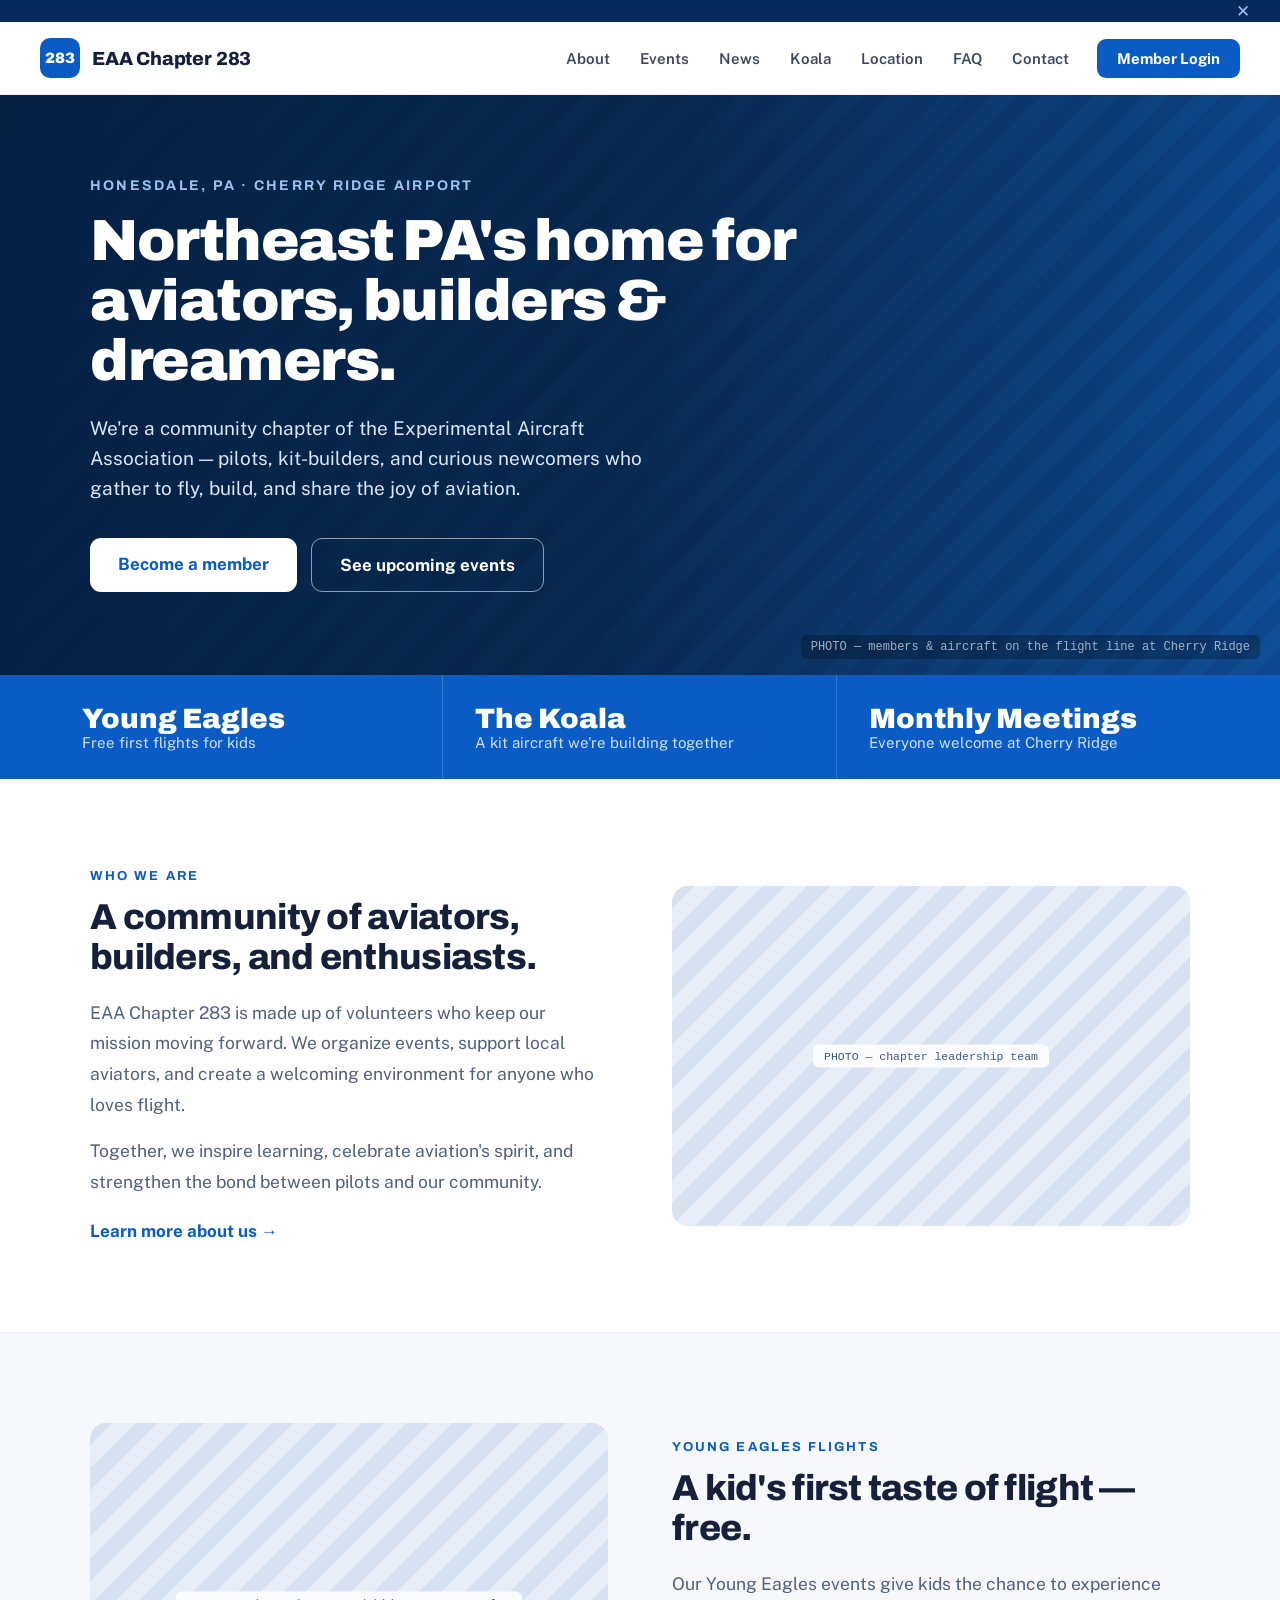
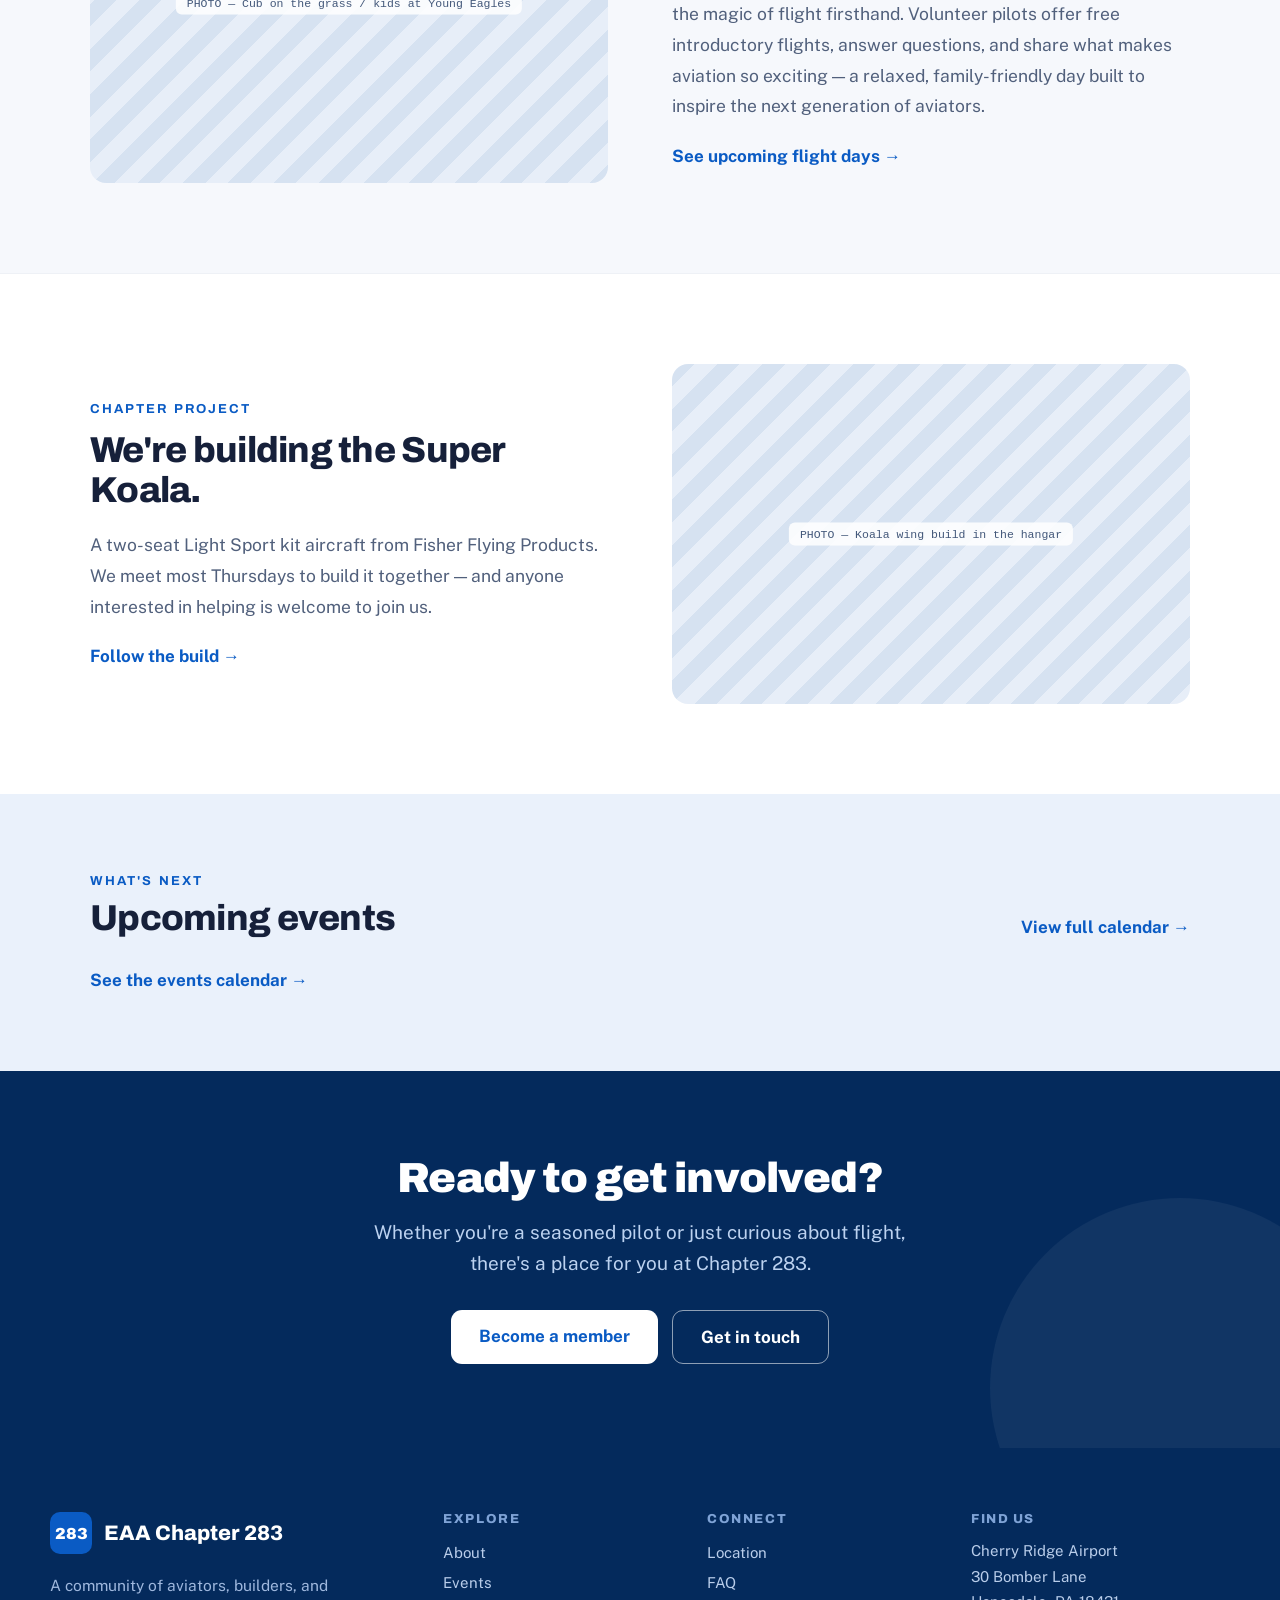
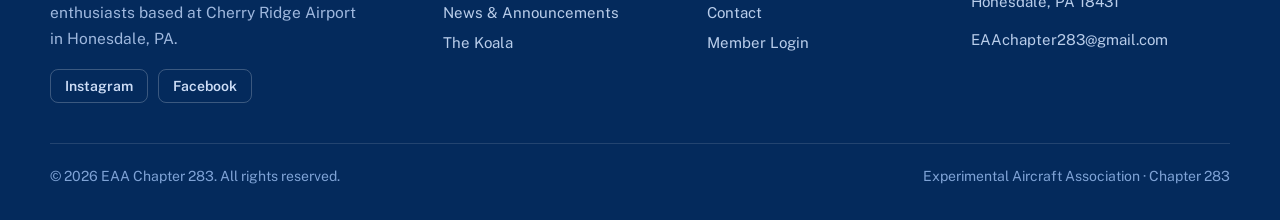
==== public/index.html @ 89a5797d "EAA Chapter 283 Website" ====
<!DOCTYPE html>
<html lang="en">
<head>
<meta charset="utf-8">
<meta name="viewport" content="width=device-width, initial-scale=1">
<title>EAA Chapter 283 — Honesdale, PA</title>
<meta name="description" content="EAA Chapter 283 is a community of aviators, builders, and enthusiasts based at Cherry Ridge Airport in Honesdale, PA.">
<link rel="icon" href="data:image/svg+xml,%3Csvg xmlns='http://www.w3.org/2000/svg' viewBox='0 0 64 64'%3E%3Crect width='64' height='64' rx='14' fill='%230A5BC4'/%3E%3Ctext x='32' y='42' font-family='Arial,sans-serif' font-weight='900' font-size='26' fill='%23fff' text-anchor='middle'%3E283%3C/text%3E%3C/svg%3E">
<link rel="preconnect" href="https://fonts.googleapis.com">
<link rel="preconnect" href="https://fonts.gstatic.com" crossorigin>
<link href="https://fonts.googleapis.com/css2?family=Archivo:wght@500;600;700;800;900&family=Public+Sans:wght@400;500;600;700&display=swap" rel="stylesheet">
<link rel="stylesheet" href="css/site.css">
<script src="js/site.js" defer></script>
</head>
<body>

<header>
  <div id="announce-bar" class="announce-bar" hidden>
    <span></span>
    <button aria-label="Dismiss announcement">✕</button>
  </div>
  <div class="nav-bar">
    <a href="index.html" class="brand">
      <div class="brand-badge">283</div>
      <div class="brand-name">EAA Chapter 283</div>
    </a>
    <button class="nav-toggle" id="nav-toggle" aria-label="Menu" aria-expanded="false">☰</button>
    <nav class="site-nav" id="site-nav">
      <a href="about.html" class="navlink">About</a>
      <a href="events.html" class="navlink">Events</a>
      <a href="news.html" class="navlink">News</a>
      <a href="koala.html" class="navlink">Koala</a>
      <a href="location.html" class="navlink">Location</a>
      <a href="faq.html" class="navlink">FAQ</a>
      <a href="contact.html" class="navlink">Contact</a>
      <a href="members.html" class="nav-cta">Member Login</a>
    </nav>
  </div>
</header>

<!-- HERO -->
<section style="position:relative; height:580px; overflow:hidden;">
  <div style="position:absolute; inset:0; background:repeating-linear-gradient(135deg,#103e72 0 18px,#13497f 18px 36px);"></div>
  <div style="position:absolute; inset:0; background:linear-gradient(100deg, rgba(4,30,64,.93) 0%, rgba(4,30,64,.72) 50%, rgba(10,91,196,.34) 100%);"></div>
  <span style="position:absolute; right:20px; bottom:16px; font-family:'Courier New',monospace; font-size:12px; color:rgba(255,255,255,.62); background:rgba(0,0,0,.25); padding:5px 10px; border-radius:6px;">PHOTO — members &amp; aircraft on the flight line at Cherry Ridge</span>
  <div class="pad-section" style="position:relative; max-width:1180px; margin:0 auto; padding:0 40px; height:100%; display:flex; flex-direction:column; justify-content:center;">
    <div style="max-width:720px;">
      <div style="font-family:'Archivo',sans-serif; font-weight:700; font-size:14px; letter-spacing:0.16em; text-transform:uppercase; color:#9cc2f2; margin-bottom:18px;">Honesdale, PA · Cherry Ridge Airport</div>
      <h1 style="font-family:'Archivo',sans-serif; font-weight:900; font-size:58px; line-height:1.03; letter-spacing:-0.025em; color:#fff; margin:0 0 22px;">Northeast PA's home for aviators, builders &amp; dreamers.</h1>
      <p style="font-size:19px; line-height:1.6; color:#dbe7f8; margin:0 0 34px; max-width:560px;">We're a community chapter of the Experimental Aircraft Association — pilots, kit-builders, and curious newcomers who gather to fly, build, and share the joy of aviation.</p>
      <div style="display:flex; gap:14px; flex-wrap:wrap;">
        <a href="contact.html" class="cta-primary" style="background:#fff; color:#0A5BC4;">Become a member</a>
        <a href="events.html" class="cta-ghost">See upcoming events</a>
      </div>
    </div>
  </div>
</section>

<!-- STAT STRIP -->
<div style="background:#0A5BC4;">
  <div class="g3" style="max-width:1180px; margin:0 auto; display:grid; grid-template-columns:repeat(3,1fr);">
    <a href="events.html" style="text-decoration:none; padding:28px 32px; color:#fff; border-right:1px solid rgba(255,255,255,.16); display:block;">
      <div style="font-family:'Archivo',sans-serif; font-weight:900; font-size:28px;">Young Eagles</div>
      <div style="font-size:15px; color:#cfe0f7;">Free first flights for kids</div>
    </a>
    <a href="koala.html" style="text-decoration:none; padding:28px 32px; color:#fff; border-right:1px solid rgba(255,255,255,.16); display:block;">
      <div style="font-family:'Archivo',sans-serif; font-weight:900; font-size:28px;">The Koala</div>
      <div style="font-size:15px; color:#cfe0f7;">A kit aircraft we're building together</div>
    </a>
    <a href="events.html" style="text-decoration:none; padding:28px 32px; color:#fff; display:block;">
      <div style="font-family:'Archivo',sans-serif; font-weight:900; font-size:28px;">Monthly Meetings</div>
      <div style="font-size:15px; color:#cfe0f7;">Everyone welcome at Cherry Ridge</div>
    </a>
  </div>
</div>

<!-- WHO WE ARE -->
<section class="g2 pad-section" style="max-width:1180px; margin:0 auto; padding:90px 40px; display:grid; grid-template-columns:1fr 1fr; gap:64px; align-items:center;">
  <div>
    <div style="font-family:'Archivo',sans-serif; font-weight:700; font-size:13px; letter-spacing:0.16em; text-transform:uppercase; color:#0A5BC4; margin-bottom:14px;">Who we are</div>
    <h2 style="font-family:'Archivo',sans-serif; font-weight:800; font-size:36px; line-height:1.12; letter-spacing:-0.02em; color:#16203A; margin:0 0 20px;">A community of aviators, builders, and enthusiasts.</h2>
    <p style="font-size:17.5px; line-height:1.75; color:#51607c; margin:0 0 16px;">EAA Chapter 283 is made up of volunteers who keep our mission moving forward. We organize events, support local aviators, and create a welcoming environment for anyone who loves flight.</p>
    <p style="font-size:17.5px; line-height:1.75; color:#51607c; margin:0 0 24px;">Together, we inspire learning, celebrate aviation's spirit, and strengthen the bond between pilots and our community.</p>
    <a href="about.html" class="link-arrow">Learn more about us →</a>
  </div>
  <div class="ph" style="height:340px; border-radius:16px;">
    <span>PHOTO — chapter leadership team</span>
  </div>
</section>

<!-- YOUNG EAGLES -->
<section style="background:#F6F8FC; border-top:1px solid #eef1f6; border-bottom:1px solid #eef1f6;">
  <div class="g2 pad-section" style="max-width:1180px; margin:0 auto; padding:90px 40px; display:grid; grid-template-columns:1fr 1fr; gap:64px; align-items:center;">
    <div class="ph" style="height:360px; border-radius:16px; order:1;">
      <span>PHOTO — Cub on the grass / kids at Young Eagles</span>
    </div>
    <div style="order:2;">
      <div style="font-family:'Archivo',sans-serif; font-weight:700; font-size:13px; letter-spacing:0.16em; text-transform:uppercase; color:#0A5BC4; margin-bottom:14px;">Young Eagles Flights</div>
      <h2 style="font-family:'Archivo',sans-serif; font-weight:800; font-size:36px; line-height:1.12; letter-spacing:-0.02em; color:#16203A; margin:0 0 20px;">A kid's first taste of flight — free.</h2>
      <p style="font-size:17.5px; line-height:1.75; color:#51607c; margin:0 0 24px;">Our Young Eagles events give kids the chance to experience the magic of flight firsthand. Volunteer pilots offer free introductory flights, answer questions, and share what makes aviation so exciting — a relaxed, family-friendly day built to inspire the next generation of aviators.</p>
      <a href="events.html" class="link-arrow">See upcoming flight days →</a>
    </div>
  </div>
</section>

<!-- KOALA TEASER -->
<section class="pad-section" style="max-width:1180px; margin:0 auto; padding:90px 40px;">
  <div class="g2" style="display:grid; grid-template-columns:1fr 1fr; gap:64px; align-items:center;">
    <div>
      <div style="font-family:'Archivo',sans-serif; font-weight:700; font-size:13px; letter-spacing:0.16em; text-transform:uppercase; color:#0A5BC4; margin-bottom:14px;">Chapter project</div>
      <h2 style="font-family:'Archivo',sans-serif; font-weight:800; font-size:36px; line-height:1.12; letter-spacing:-0.02em; color:#16203A; margin:0 0 20px;">We're building the Super Koala.</h2>
      <p style="font-size:17.5px; line-height:1.75; color:#51607c; margin:0 0 24px;">A two-seat Light Sport kit aircraft from Fisher Flying Products. We meet most Thursdays to build it together — and anyone interested in helping is welcome to join us.</p>
      <a href="koala.html" class="link-arrow">Follow the build →</a>
    </div>
    <div class="ph" style="height:340px; border-radius:16px;">
      <span>PHOTO — Koala wing build in the hangar</span>
    </div>
  </div>
</section>

<!-- UPCOMING EVENT TEASER (filled from /api/events by js below; falls back to a link) -->
<section style="background:#EAF1FB;">
  <div class="pad-section" style="max-width:1180px; margin:0 auto; padding:80px 40px;">
    <div style="display:flex; align-items:flex-end; justify-content:space-between; margin-bottom:32px; flex-wrap:wrap; gap:16px;">
      <div>
        <div style="font-family:'Archivo',sans-serif; font-weight:700; font-size:13px; letter-spacing:0.16em; text-transform:uppercase; color:#0A5BC4; margin-bottom:10px;">What's next</div>
        <h2 style="font-family:'Archivo',sans-serif; font-weight:800; font-size:36px; letter-spacing:-0.02em; color:#16203A; margin:0;">Upcoming events</h2>
      </div>
      <a href="events.html" class="link-arrow">View full calendar →</a>
    </div>
    <div id="next-event"></div>
  </div>
</section>

<!-- CTA BAND -->
<section style="background:#042A5C; position:relative; overflow:hidden;">
  <div style="position:absolute; right:-90px; bottom:-130px; width:380px; height:380px; border-radius:50%; background:rgba(255,255,255,.05);"></div>
  <div class="pad-section" style="max-width:1180px; margin:0 auto; padding:84px 40px; position:relative; text-align:center;">
    <h2 style="font-family:'Archivo',sans-serif; font-weight:900; font-size:42px; letter-spacing:-0.02em; color:#fff; margin:0 0 16px;">Ready to get involved?</h2>
    <p style="font-size:19px; line-height:1.6; color:#bcd2f0; margin:0 auto 32px; max-width:560px;">Whether you're a seasoned pilot or just curious about flight, there's a place for you at Chapter 283.</p>
    <div style="display:flex; gap:14px; justify-content:center; flex-wrap:wrap;">
      <a href="contact.html" class="cta-primary" style="background:#fff; color:#0A5BC4;">Become a member</a>
      <a href="contact.html" class="cta-ghost">Get in touch</a>
    </div>
  </div>
</section>

<footer class="site-footer">
  <div class="footer-grid">
    <div>
      <div class="footer-brandrow">
        <div class="footer-badge">283</div>
        <div class="footer-title">EAA Chapter 283</div>
      </div>
      <p class="footer-blurb">A community of aviators, builders, and enthusiasts based at Cherry Ridge Airport in Honesdale, PA.</p>
      <div style="display:flex; gap:10px;">
        <a href="#" class="footer-social">Instagram</a>
        <a href="#" class="footer-social">Facebook</a>
      </div>
    </div>
    <div>
      <div class="footer-head">Explore</div>
      <a href="about.html" class="flink">About</a><br>
      <a href="events.html" class="flink">Events</a><br>
      <a href="news.html" class="flink">News &amp; Announcements</a><br>
      <a href="koala.html" class="flink">The Koala</a>
    </div>
    <div>
      <div class="footer-head">Connect</div>
      <a href="location.html" class="flink">Location</a><br>
      <a href="faq.html" class="flink">FAQ</a><br>
      <a href="contact.html" class="flink">Contact</a><br>
      <a href="members.html" class="flink">Member Login</a>
    </div>
    <div>
      <div class="footer-head">Find us</div>
      <div style="font-size:15px; line-height:1.7; color:#b9cdea;">Cherry Ridge Airport<br>30 Bomber Lane<br>Honesdale, PA 18431</div>
      <a href="mailto:EAAchapter283@gmail.com" class="flink" style="display:inline-block; margin-top:10px;">EAAchapter283@gmail.com</a>
    </div>
  </div>
  <div class="footer-bottom">
    <span>© 2026 EAA Chapter 283. All rights reserved.</span>
    <span>Experimental Aircraft Association · Chapter 283</span>
  </div>
</footer>

<script>
// Fill the "Upcoming events" teaser with the next event from the API.
document.addEventListener('DOMContentLoaded', () => {
  const box = document.getElementById('next-event');
  api('/api/events').then((events) => {
    const today = new Date(); today.setHours(0, 0, 0, 0);
    const next = (events || [])
      .filter(e => { const p = e.date.split('-'); return new Date(+p[0], +p[1] - 1, +p[2]) >= today; })
      .sort((a, b) => a.date.localeCompare(b.date))[0];
    if (!next) {
      box.innerHTML = '<div style="background:#fff; border:1px solid #d9e4f5; border-radius:18px; padding:28px 32px; color:#51607c; font-size:16px;">No upcoming events on the calendar yet — check back soon.</div>';
      return;
    }
    const p = next.date.split('-');
    const d = new Date(+p[0], +p[1] - 1, +p[2]);
    const mon = d.toLocaleDateString('en-US', { month: 'short' }).toUpperCase();
    const sub = d.toLocaleDateString('en-US', { weekday: 'long', month: 'long', day: 'numeric' }) +
      (next.start_time ? ' · ' + next.start_time + (next.end_time ? ' – ' + next.end_time : '') : '') +
      ' · ' + next.location;
    box.innerHTML =
      '<a href="events.html" style="text-decoration:none; display:flex; gap:26px; align-items:center; background:#fff; border:1px solid #d9e4f5; border-radius:18px; padding:28px 32px; flex-wrap:wrap;">' +
        '<div style="background:#0A5BC4; color:#fff; border-radius:14px; text-align:center; padding:16px 22px; min-width:90px;">' +
          '<div style="font-size:13px; font-weight:600; letter-spacing:0.1em;">' + mon + '</div>' +
          '<div style="font-family:\'Archivo\',sans-serif; font-weight:900; font-size:40px; line-height:1;">' + d.getDate() + '</div>' +
          '<div style="font-size:12px; color:#cfe0f7; margin-top:2px;">' + d.getFullYear() + '</div>' +
        '</div>' +
        '<div style="flex:1; min-width:220px;">' +
          '<div style="font-family:\'Archivo\',sans-serif; font-weight:800; font-size:24px; color:#16203A; margin-bottom:6px;">' + escapeHtml(next.title) + '</div>' +
          '<div style="font-size:16px; color:#51607c;">' + escapeHtml(sub) + '</div>' +
        '</div>' +
        '<span style="color:#0A5BC4; font-weight:700; font-size:16px; white-space:nowrap;">View event →</span>' +
      '</a>';
  }).catch(() => {
    box.innerHTML = '<a href="events.html" class="link-arrow">See the events calendar →</a>';
  });
});
</script>
</body>
</html>
---- public/css/site.css ----
/* EAA Chapter 283 — shared site styles
   Converted from the Generated Template components (SiteHeader/SiteFooter + shared classes),
   plus the responsive layer. Page-specific layout keeps the original inline styles and
   opts into responsive stacking via the g2/g3/g4 grid classes. */

* { box-sizing: border-box; }
body { margin: 0; background: #fff; font-family: 'Public Sans', sans-serif; }

/* ============ ANNOUNCEMENT BAR ============ */
.announce-bar {
  background: #042A5C; color: #dce8fb; padding: 11px 56px;
  display: flex; align-items: center; justify-content: center;
  position: relative; font-size: 14.5px; font-weight: 600;
}
.announce-bar span { text-align: center; line-height: 1.3; }
.announce-bar button {
  position: absolute; right: 24px; top: 50%; transform: translateY(-50%);
  background: transparent; border: none; color: #9cc2f2; font-size: 17px;
  cursor: pointer; line-height: 1; padding: 6px;
}

/* ============ HEADER / NAV ============ */
.nav-bar {
  background: #fff; border-bottom: 1px solid #eef1f6;
  display: flex; align-items: center; justify-content: space-between;
  padding: 16px 40px; gap: 24px;
}
.brand { display: flex; align-items: center; gap: 12px; text-decoration: none; flex-shrink: 0; }
.brand-badge {
  width: 40px; height: 40px; border-radius: 10px; background: #0A5BC4;
  display: flex; align-items: center; justify-content: center;
  color: #fff; font-family: 'Archivo', sans-serif; font-weight: 900; font-size: 15px;
}
.brand-name { font-family: 'Archivo', sans-serif; font-weight: 800; font-size: 19px; color: #16203A; letter-spacing: -0.01em; }
.site-nav { display: flex; align-items: center; gap: 26px; }
.navlink {
  text-decoration: none; color: #3a4761; font-weight: 600; font-size: 15px;
  position: relative; padding: 8px 2px; white-space: nowrap; transition: color .15s;
}
.navlink:hover { color: #0A5BC4; }
.navlink.active::after {
  content: ''; position: absolute; left: 0; right: 0; bottom: -1px;
  height: 2.5px; border-radius: 2px; background: #0A5BC4;
}
.nav-cta {
  background: #0A5BC4; color: #fff; padding: 11px 20px; border-radius: 9px;
  font-weight: 700; font-size: 15px; text-decoration: none; white-space: nowrap;
}
.nav-toggle {
  display: none; background: #fff; border: 1px solid #e0e6ef; border-radius: 10px;
  width: 44px; height: 44px; font-size: 20px; color: #0A5BC4; cursor: pointer;
}

/* ============ FOOTER ============ */
.site-footer { background: #042A5C; color: #cdddf6; padding: 64px 40px 36px; }
.footer-grid { max-width: 1180px; margin: 0 auto; display: grid; grid-template-columns: 1.6fr 1fr 1fr 1.2fr; gap: 48px; }
.footer-brandrow { display: flex; align-items: center; gap: 12px; margin-bottom: 18px; }
.footer-badge {
  width: 42px; height: 42px; border-radius: 10px; background: #0A5BC4;
  display: flex; align-items: center; justify-content: center;
  color: #fff; font-family: 'Archivo', sans-serif; font-weight: 900; font-size: 16px;
}
.footer-title { font-family: 'Archivo', sans-serif; font-weight: 800; font-size: 21px; color: #fff; }
.footer-blurb { font-size: 15.5px; line-height: 1.7; color: #9fb8de; margin: 0 0 18px; max-width: 320px; }
.footer-social { font-size: 14px; font-weight: 600; color: #cdddf6; text-decoration: none; border: 1px solid rgba(255,255,255,.22); padding: 8px 14px; border-radius: 8px; }
.footer-head { font-family: 'Archivo', sans-serif; font-weight: 800; font-size: 13px; letter-spacing: 0.12em; text-transform: uppercase; color: #7fa3d6; margin-bottom: 12px; }
.flink { color: #b9cdea; text-decoration: none; font-size: 15px; line-height: 2.0; transition: color .15s; }
.flink:hover { color: #fff; }
.footer-bottom {
  max-width: 1180px; margin: 40px auto 0; padding-top: 24px;
  border-top: 1px solid rgba(255,255,255,.12);
  display: flex; justify-content: space-between; flex-wrap: wrap; gap: 12px;
  font-size: 14px; color: #7fa3d6;
}

/* ============ SHARED COMPONENTS (from the template pages) ============ */
.cta-primary { background: #0A5BC4; color: #fff; padding: 16px 28px; border-radius: 11px; font-weight: 700; font-size: 17px; text-decoration: none; display: inline-block; transition: background .15s; border: none; cursor: pointer; font-family: inherit; }
.cta-primary:hover { background: #06408C; }
.cta-ghost { border: 1.5px solid rgba(255,255,255,.55); color: #fff; padding: 16px 28px; border-radius: 11px; font-weight: 700; font-size: 17px; text-decoration: none; display: inline-block; transition: background .15s; }
.cta-ghost:hover { background: rgba(255,255,255,.12); }
.cta-outline { border: 1.5px solid #0A5BC4; color: #0A5BC4; padding: 13px 26px; border-radius: 11px; font-weight: 700; font-size: 16px; text-decoration: none; display: inline-block; }
.cta-outline:hover { background: #EAF1FB; }
.link-arrow { color: #0A5BC4; font-weight: 700; font-size: 17px; text-decoration: none; }
.link-arrow:hover { text-decoration: underline; }

.fld { width: 100%; font-family: 'Public Sans', sans-serif; font-size: 16px; padding: 14px 16px; border: 1.5px solid #d9e0ea; border-radius: 11px; color: #16203A; background: #fff; transition: border-color .15s, box-shadow .15s; }
.fld:focus { outline: none; border-color: #0A5BC4; box-shadow: 0 0 0 3px rgba(10,91,196,.14); }
.flbl { display: block; font-size: 14px; font-weight: 700; color: #16203A; margin-bottom: 7px; }

.social { display: flex; align-items: center; gap: 12px; text-decoration: none; padding: 14px 18px; border: 1px solid #e7ecf3; border-radius: 12px; transition: background .15s; }
.social:hover { background: #f7f9fd; }

.post-card { text-decoration: none; display: block; border: 1px solid #e7ecf3; border-radius: 16px; overflow: hidden; background: #fff; transition: box-shadow .15s, transform .15s; }
.post-card:hover { box-shadow: 0 16px 36px -18px rgba(16,32,58,.3); transform: translateY(-3px); }
.nl-row { text-decoration: none; }
.nl-row:hover { background: #f3f7fd !important; }
.ev-row { text-decoration: none; }
.ev-row:hover { background: #f3f7fd !important; }
.doc-row { text-decoration: none; }
.doc-row:hover { background: #f3f7fd !important; }

.navbtn { width: 40px; height: 40px; border-radius: 10px; border: 1px solid #e0e6ef; background: #fff; color: #0A5BC4; font-size: 18px; cursor: pointer; display: flex; align-items: center; justify-content: center; transition: background .15s; }
.navbtn:hover { background: #EAF1FB; }

.faq-btn { width: 100%; background: transparent; border: none; cursor: pointer; font-family: inherit; display: flex; align-items: center; justify-content: space-between; gap: 24px; padding: 26px 28px; text-align: left; }
.faq-btn:hover { background: #f7f9fd; }

.side-btn { width: 100%; text-align: left; border: none; cursor: pointer; font-family: inherit; font-size: 15.5px; font-weight: 600; padding: 12px 16px; border-radius: 10px; transition: background .15s, color .15s; display: flex; align-items: center; gap: 10px; background: transparent; color: #3a4761; }
.side-btn.active { font-weight: 700; background: #0A5BC4; color: #fff; }

/* Photo placeholder (striped box) */
.ph { position: relative; background: repeating-linear-gradient(135deg, #d6e2f1 0 16px, #e7eef8 16px 32px); border-radius: 14px; overflow: hidden; }
.ph > span { position: absolute; left: 50%; top: 50%; transform: translate(-50%,-50%); font-family: 'Courier New', monospace; font-size: 11.5px; color: #43587a; background: rgba(255,255,255,.85); padding: 5px 11px; border-radius: 6px; text-align: center; white-space: nowrap; }

/* ============ RESPONSIVE LAYER ============ */
/* Pages tag their fixed grids with g2/g3/g4 so they stack on small screens. */
@media (max-width: 980px) {
  .nav-toggle { display: flex; align-items: center; justify-content: center; }
  .site-nav {
    display: none; position: absolute; left: 0; right: 0; top: 100%;
    background: #fff; border-bottom: 1px solid #eef1f6;
    flex-direction: column; align-items: stretch; gap: 4px;
    padding: 12px 24px 18px; box-shadow: 0 18px 30px -18px rgba(16,32,58,.25); z-index: 100;
  }
  .site-nav.open { display: flex; }
  .navlink { padding: 12px 4px; font-size: 16px; }
  .navlink.active::after { display: none; }
  .navlink.active { color: #0A5BC4; }
  .nav-cta { text-align: center; margin-top: 8px; }
  .nav-bar { position: relative; padding: 14px 20px; }
  .announce-bar { padding: 11px 48px 11px 16px; font-size: 13.5px; }
  .announce-bar button { right: 10px; }
}

@media (max-width: 920px) {
  .g2, .g3, .g4 { grid-template-columns: 1fr !important; }
  .footer-grid { grid-template-columns: 1fr 1fr; }
  h1 { font-size: 38px !important; }
  section h2 { font-size: 28px !important; }
  /* generous fixed paddings tighten up on small screens */
  .pad-section { padding-left: 22px !important; padding-right: 22px !important; }
}

@media (max-width: 560px) {
  .footer-grid { grid-template-columns: 1fr; }
  h1 { font-size: 32px !important; }
}

/* The events calendar keeps its 7 columns but scrolls sideways on phones. */
.cal-scroll { overflow-x: auto; }
.cal-scroll .cal-min { min-width: 640px; }
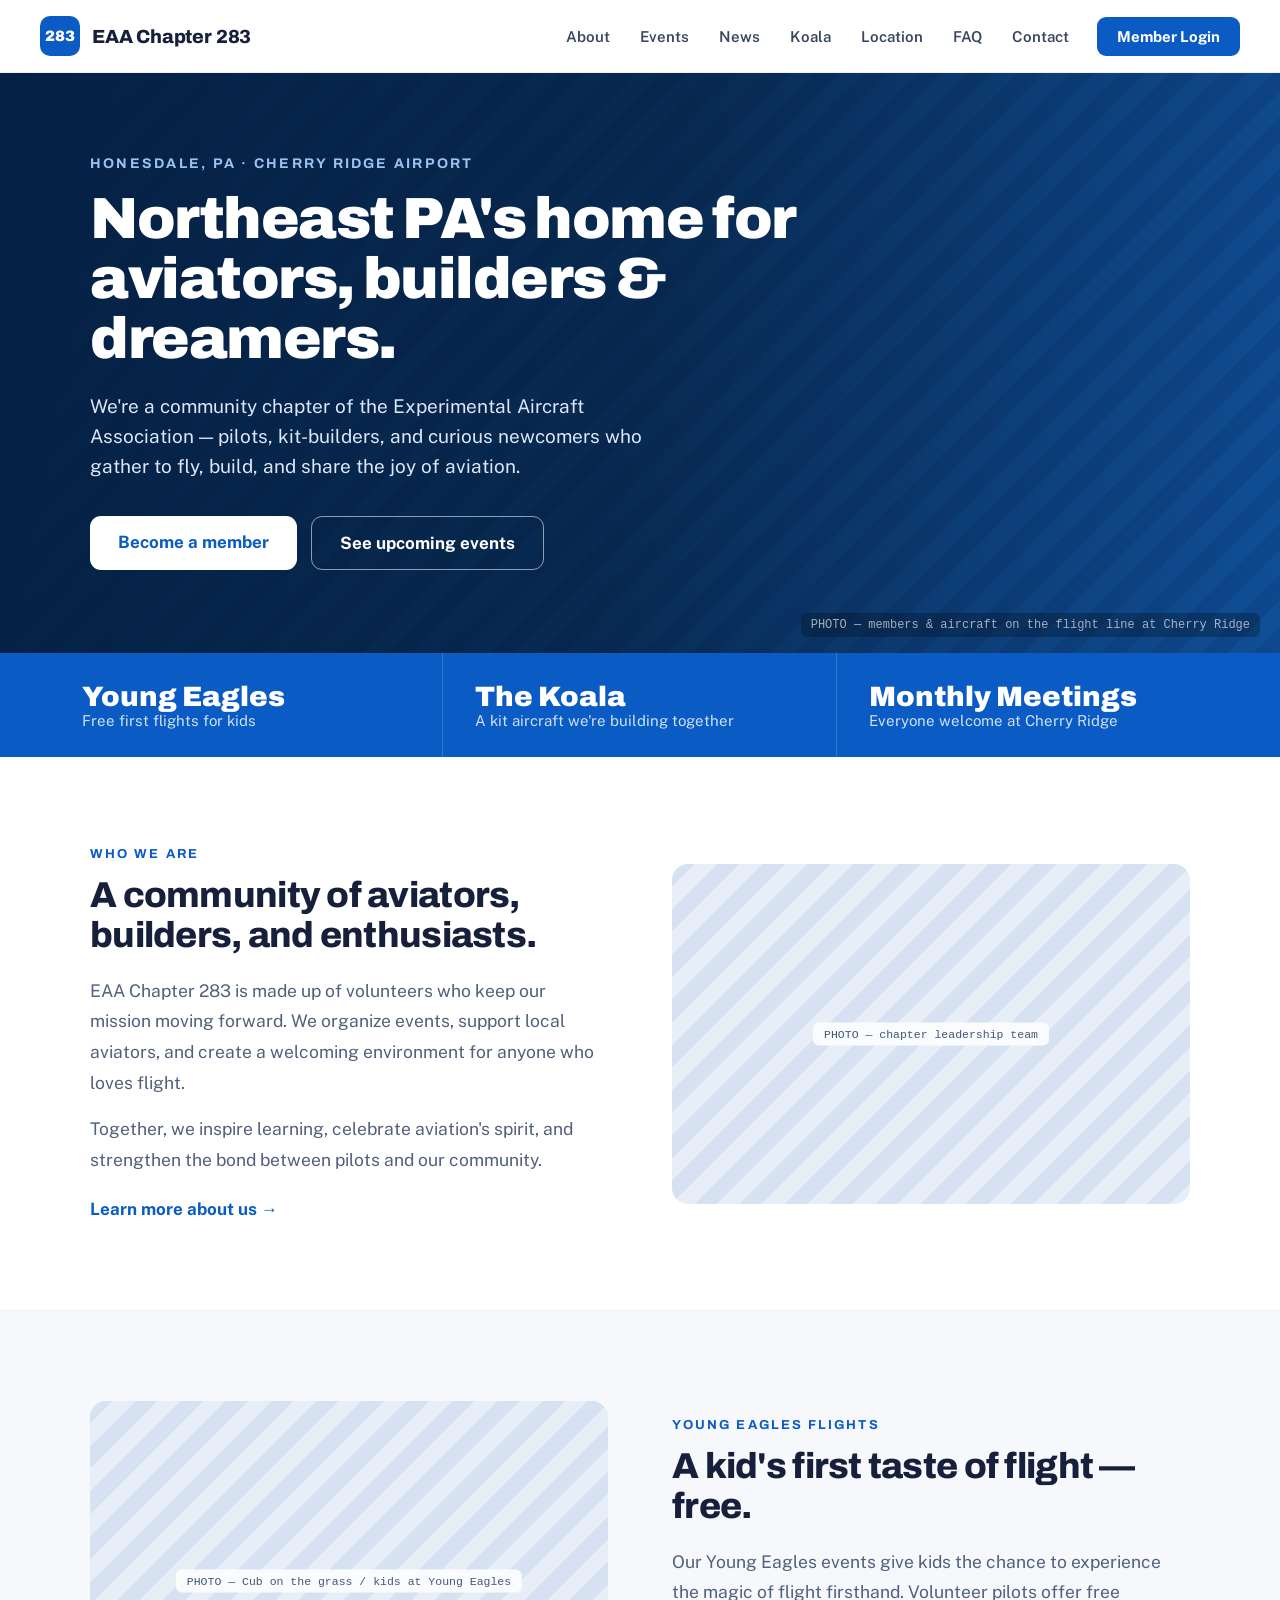
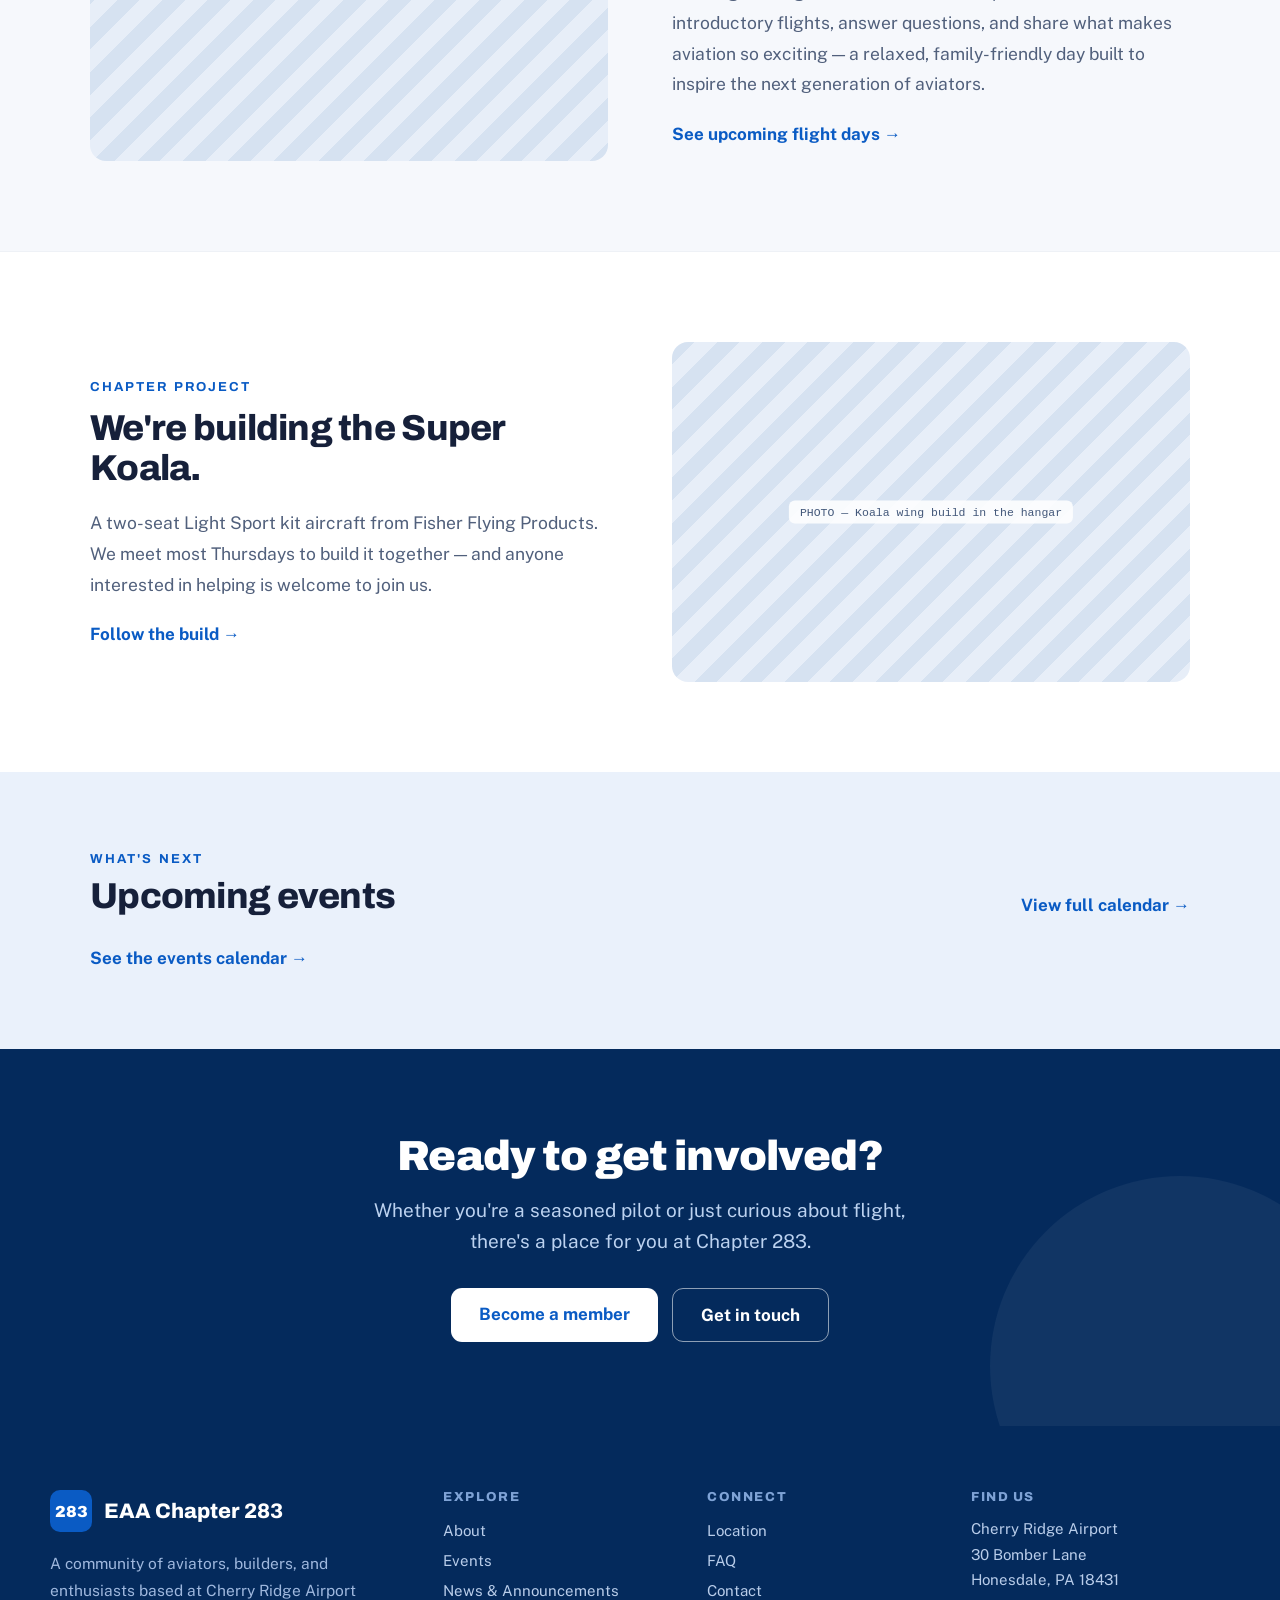
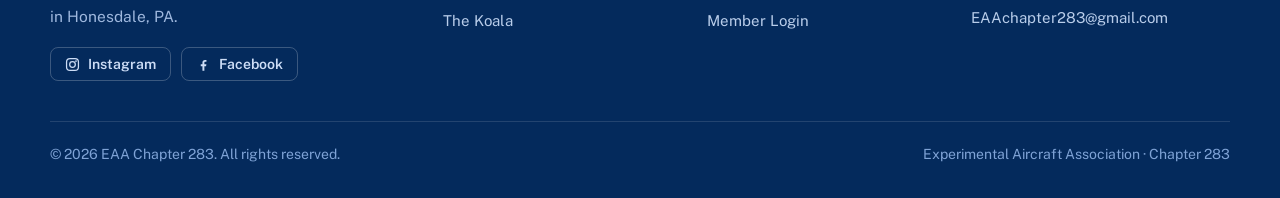
==== commit a651d44a: "Loading polish: fix login flash, add skeletons, real social icons - Member portal: spinner gate unti" ====
--- a/public/index.html
+++ b/public/index.html
@@ -128,7 +128,15 @@
       </div>
       <a href="events.html" class="link-arrow">View full calendar →</a>
     </div>
-    <div id="next-event"></div>
+    <div id="next-event">
+      <div style="display:flex; gap:26px; align-items:center; background:#fff; border:1px solid #d9e4f5; border-radius:18px; padding:28px 32px;">
+        <div class="skeleton" style="width:90px; height:96px; border-radius:14px;"></div>
+        <div style="flex:1;">
+          <div class="skeleton" style="height:24px; max-width:320px; margin-bottom:12px;"></div>
+          <div class="skeleton" style="height:16px; max-width:420px;"></div>
+        </div>
+      </div>
+    </div>
   </div>
 </section>
 
@@ -154,8 +162,8 @@
       </div>
       <p class="footer-blurb">A community of aviators, builders, and enthusiasts based at Cherry Ridge Airport in Honesdale, PA.</p>
       <div style="display:flex; gap:10px;">
-        <a href="#" class="footer-social">Instagram</a>
-        <a href="#" class="footer-social">Facebook</a>
+        <a href="https://www.instagram.com/eaa.chapter283" target="_blank" rel="noopener" class="footer-social"><svg width="15" height="15" viewBox="0 0 24 24" fill="none" stroke="currentColor" stroke-width="2" stroke-linecap="round" stroke-linejoin="round" aria-hidden="true"><rect x="2.5" y="2.5" width="19" height="19" rx="5.5"></rect><circle cx="12" cy="12" r="4.5"></circle><circle cx="17.6" cy="6.4" r="1.4" fill="currentColor" stroke="none"></circle></svg>Instagram</a>
+        <a href="https://www.facebook.com/people/EAA-Chapter-283" target="_blank" rel="noopener" class="footer-social"><svg width="15" height="15" viewBox="0 0 24 24" fill="currentColor" aria-hidden="true"><path d="M13.4 21.9v-7.2h2.7l.5-3.1h-3.2V9.3c0-.9.3-1.6 1.7-1.6h1.6V4.9c-.5-.1-1.4-.2-2.4-.2-2.4 0-4 1.5-4 4.1v2.8H7.6v3.1h2.7v7.2h3.1z"></path></svg>Facebook</a>
       </div>
     </div>
     <div>
@@ -204,7 +212,7 @@
       (next.start_time ? ' · ' + next.start_time + (next.end_time ? ' – ' + next.end_time : '') : '') +
       ' · ' + next.location;
     box.innerHTML =
-      '<a href="events.html" style="text-decoration:none; display:flex; gap:26px; align-items:center; background:#fff; border:1px solid #d9e4f5; border-radius:18px; padding:28px 32px; flex-wrap:wrap;">' +
+      '<a href="events.html" class="fade-in" style="text-decoration:none; display:flex; gap:26px; align-items:center; background:#fff; border:1px solid #d9e4f5; border-radius:18px; padding:28px 32px; flex-wrap:wrap;">' +
         '<div style="background:#0A5BC4; color:#fff; border-radius:14px; text-align:center; padding:16px 22px; min-width:90px;">' +
           '<div style="font-size:13px; font-weight:600; letter-spacing:0.1em;">' + mon + '</div>' +
           '<div style="font-family:\'Archivo\',sans-serif; font-weight:900; font-size:40px; line-height:1;">' + d.getDate() + '</div>' +
--- a/public/css/site.css
+++ b/public/css/site.css
@@ -5,6 +5,48 @@
 
 * { box-sizing: border-box; }
 body { margin: 0; background: #fff; font-family: 'Public Sans', sans-serif; }
+
+/* The hidden attribute must always win, even over display:flex classes/inline styles
+   (login/dashboard toggling on members.html, the announcement bar, etc.). */
+[hidden] { display: none !important; }
+
+/* ============ LOADING STATES ============ */
+/* Shimmering placeholder shown while API content loads. */
+.skeleton { position: relative; overflow: hidden; background: #e9eef5; border-radius: 10px; }
+.skeleton::after {
+  content: ''; position: absolute; inset: 0; transform: translateX(-100%);
+  background: linear-gradient(90deg, transparent, rgba(255,255,255,.7), transparent);
+  animation: skeleton-sweep 1.4s ease-in-out infinite;
+}
+@keyframes skeleton-sweep { 100% { transform: translateX(100%); } }
+
+/* Content that replaces a skeleton eases in instead of popping. */
+.fade-in { animation: fade-in .35s ease both; }
+@keyframes fade-in { from { opacity: 0; transform: translateY(6px); } to { opacity: 1; transform: none; } }
+
+.spinner {
+  width: 36px; height: 36px; border-radius: 50%; margin: 0 auto;
+  border: 3.5px solid #cfdcf0; border-top-color: #0A5BC4;
+  animation: spin .8s linear infinite;
+}
+@keyframes spin { to { transform: rotate(360deg); } }
+
+@media (prefers-reduced-motion: reduce) {
+  .skeleton::after, .fade-in { animation: none; }
+  .fade-in { opacity: 1; transform: none; }
+}
+
+/* Announcement bar slides open/closed instead of popping into layout.
+   (Applied by js/site.js; padding collapses with the bar so no strip remains.) */
+.announce-anim {
+  overflow: hidden; max-height: 0; opacity: 0;
+  padding-top: 0 !important; padding-bottom: 0 !important;
+  transition: max-height .35s ease, opacity .3s ease, padding .35s ease;
+}
+.announce-anim.show {
+  max-height: 120px; opacity: 1;
+  padding-top: 11px !important; padding-bottom: 11px !important;
+}
 
 /* ============ ANNOUNCEMENT BAR ============ */
 .announce-bar {
@@ -62,7 +104,8 @@
 }
 .footer-title { font-family: 'Archivo', sans-serif; font-weight: 800; font-size: 21px; color: #fff; }
 .footer-blurb { font-size: 15.5px; line-height: 1.7; color: #9fb8de; margin: 0 0 18px; max-width: 320px; }
-.footer-social { font-size: 14px; font-weight: 600; color: #cdddf6; text-decoration: none; border: 1px solid rgba(255,255,255,.22); padding: 8px 14px; border-radius: 8px; }
+.footer-social { font-size: 14px; font-weight: 600; color: #cdddf6; text-decoration: none; border: 1px solid rgba(255,255,255,.22); padding: 8px 14px; border-radius: 8px; display: inline-flex; align-items: center; gap: 8px; }
+.footer-social:hover { color: #fff; border-color: rgba(255,255,255,.45); }
 .footer-head { font-family: 'Archivo', sans-serif; font-weight: 800; font-size: 13px; letter-spacing: 0.12em; text-transform: uppercase; color: #7fa3d6; margin-bottom: 12px; }
 .flink { color: #b9cdea; text-decoration: none; font-size: 15px; line-height: 2.0; transition: color .15s; }
 .flink:hover { color: #fff; }
